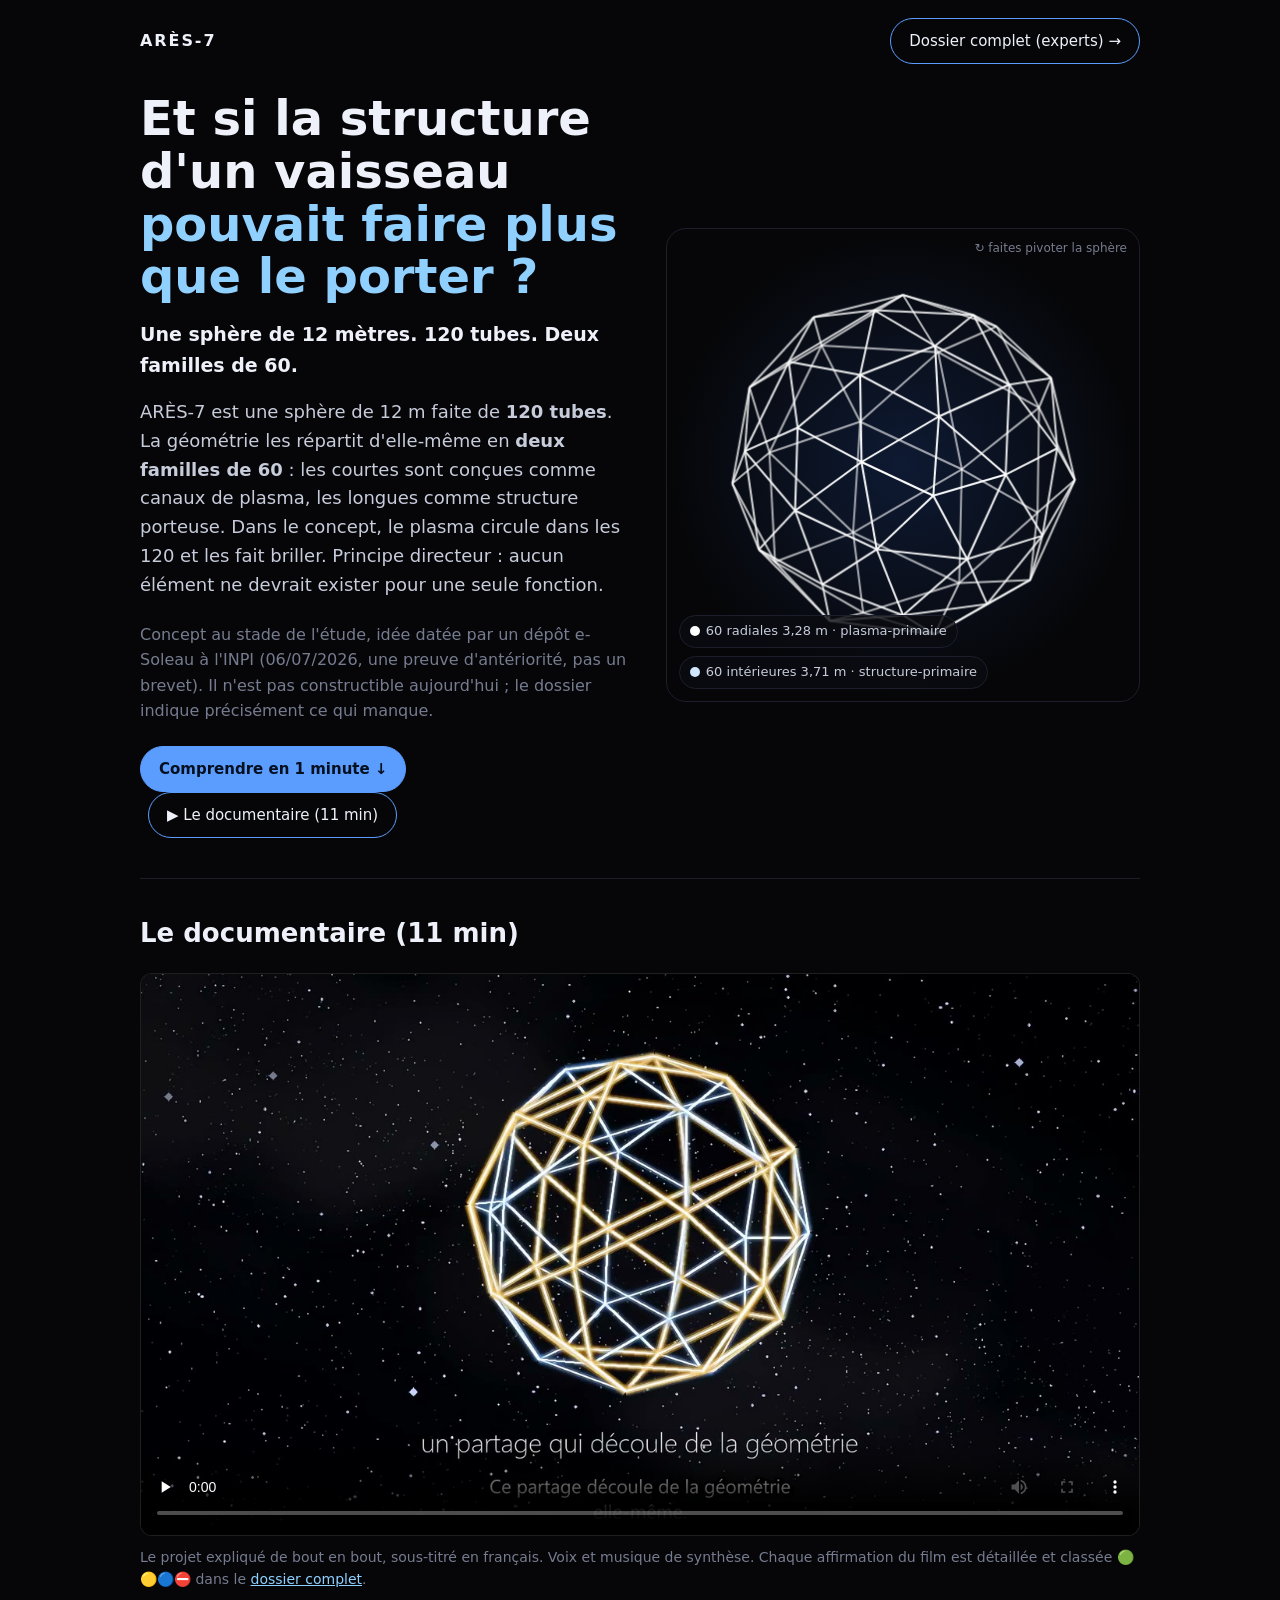
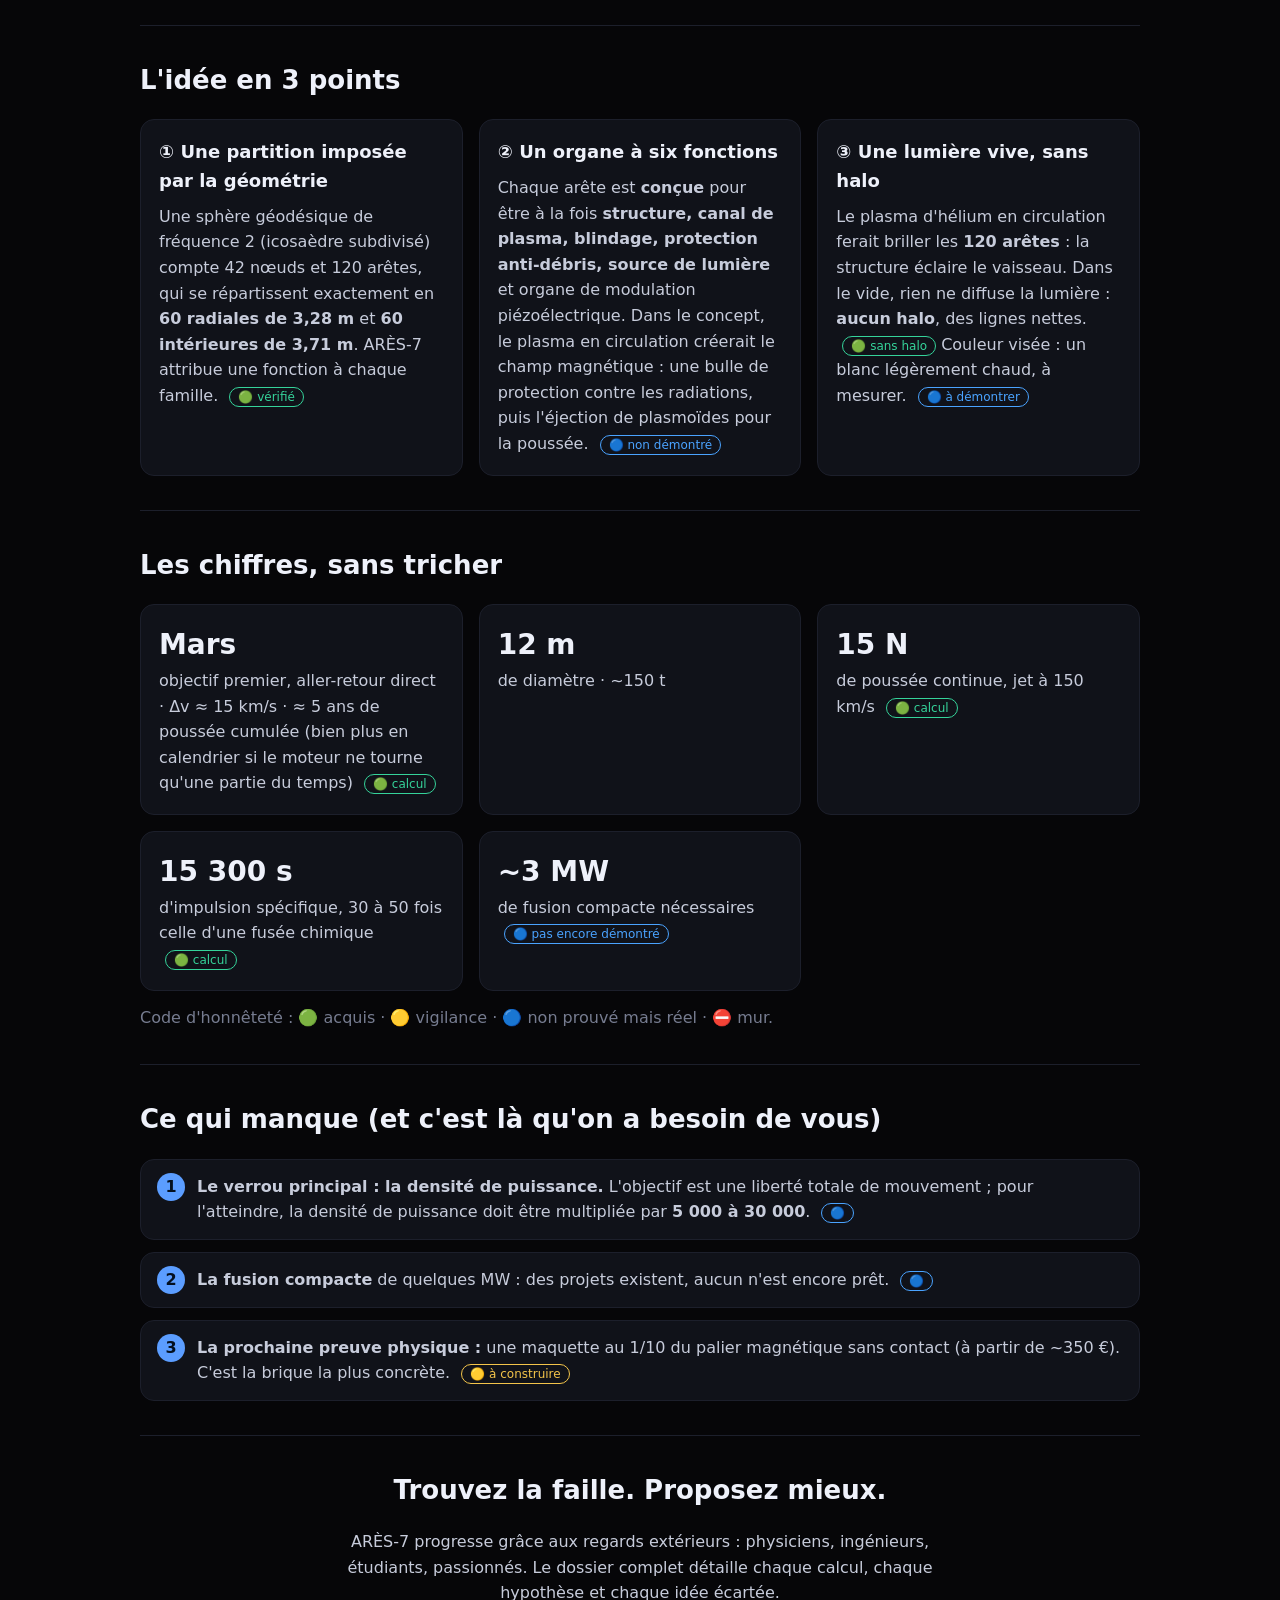
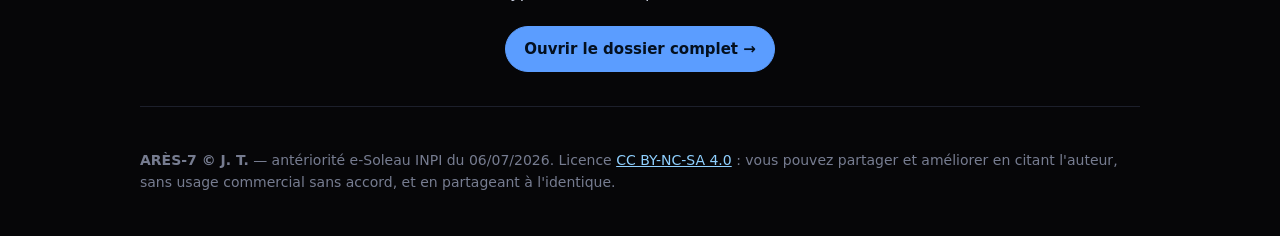
==== index.html @ e504e7dd "ARÈS-7 : dossier public, vues 3D, défis ouverts" ====
<!DOCTYPE html>
<html lang="fr">
<head>
<meta charset="UTF-8">
<meta name="viewport" content="width=device-width, initial-scale=1.0">
<title>ARÈS-7 — en 1 minute</title>
<meta name="description" content="ARÈS-7 : et si la structure d'un vaisseau pouvait faire plus que le porter ? Une sphère géodésique de 12 m, 120 tubes, deux familles de 60.">
<style>
:root{--bg:#060608;--card:#101219;--line:#1c1f2b;--text:#c7ccdb;--dim:#767c90;--bright:#eef1fa;--accent:#5b9dff;--accent2:#8fd0ff;--green:#35d39a;--yellow:#f3c44a;--blue:#4aa3ff;--wall:#ff5d77}
*{box-sizing:border-box}
body{margin:0;background:var(--bg);color:var(--text);font:16px/1.6 system-ui,-apple-system,"Segoe UI",Roboto,sans-serif}
a{color:var(--accent2)}
.wrap{max-width:1040px;margin:0 auto;padding-inline:20px}
header{display:flex;justify-content:space-between;align-items:center;padding-block:18px;gap:12px;flex-wrap:wrap}
.logo{font-weight:800;letter-spacing:.12em;color:var(--bright)}
.logo span{color:var(--dim);font-weight:400;letter-spacing:0;margin-left:8px;font-size:14px}
.btn{display:inline-block;padding:10px 18px;border-radius:999px;border:1px solid var(--accent);color:var(--bright);text-decoration:none;font-size:15px;background:transparent;cursor:pointer}
.btn.fill{background:var(--accent);color:#04101f;font-weight:700;border-color:var(--accent)}
.hero{display:grid;grid-template-columns:1.05fr 1fr;gap:28px;align-items:center;padding-block:10px 40px}
@media (max-width:820px){.hero{grid-template-columns:1fr}}
h1{font-size:clamp(30px,5vw,48px);line-height:1.1;color:var(--bright);margin:0 0 16px}
h1 em{font-style:normal;color:var(--accent2)}
.lead{font-size:18px;margin:0 0 22px}
.stage{position:relative;aspect-ratio:1;max-width:100%;border-radius:20px;background:radial-gradient(circle at 50% 50%,#0e1a33 0,#060608 70%);border:1px solid var(--line);touch-action:none;cursor:grab}
canvas{width:100%;height:100%;display:block}
.legend{position:absolute;left:12px;bottom:12px;display:flex;gap:8px;flex-wrap:wrap}
.chip{font-size:13px;padding:5px 10px;border-radius:999px;background:#0b0c11cc;border:1px solid var(--line);cursor:pointer;user-select:none}
.chip.off{opacity:.35}
.chip i{display:inline-block;width:10px;height:10px;border-radius:50%;margin-right:6px;vertical-align:-1px}
.hint{position:absolute;right:12px;top:10px;font-size:12px;color:var(--dim)}
section{padding-block:34px;border-top:1px solid var(--line)}
h2{color:var(--bright);font-size:26px;margin:0 0 18px}
.grid{display:grid;grid-template-columns:repeat(auto-fit,minmax(250px,1fr));gap:16px}
.card{background:var(--card);border:1px solid var(--line);border-radius:14px;padding:18px}
.card h3{margin:0 0 8px;color:var(--bright);font-size:18px}
.card p{margin:0}
.num{font-size:28px;font-weight:800;color:var(--bright)}
.tag{font-size:12px;padding:2px 8px;border-radius:999px;border:1px solid;margin-left:6px;white-space:nowrap}
.g{color:var(--green);border-color:var(--green)}.y{color:var(--yellow);border-color:var(--yellow)}.b{color:var(--blue);border-color:var(--blue)}
.steps{counter-reset:s;list-style:none;padding:0;margin:0;display:grid;gap:12px}
.steps li{background:var(--card);border:1px solid var(--line);border-radius:14px;padding:14px 16px 14px 56px;position:relative}
.steps li::before{counter-increment:s;content:counter(s);position:absolute;left:16px;top:13px;width:28px;height:28px;border-radius:50%;background:var(--accent);color:#04101f;font-weight:800;display:grid;place-items:center}
.cta{text-align:center}
.cta p{max-width:60ch;margin:0 auto 20px}
footer{padding-block:28px;color:var(--dim);font-size:14px;border-top:1px solid var(--line)}
</style>
</head>
<body>
<div class="wrap">
  <header>
    <div class="logo">ARÈS-7</div>
    <a class="btn" href="dossier.html">Dossier complet (experts) →</a>
  </header>

  <div class="hero">
    <div>
      <h1>Et si la structure d'un vaisseau <em>pouvait faire plus que le porter ?</em></h1>
      <p style="margin:0 0 18px;font-size:19px;color:var(--bright);font-weight:600">Une sphère de 12 mètres. 120 tubes. Deux familles de 60.</p>
      <p class="lead">ARÈS-7 est une sphère de 12 m faite de <strong>120 tubes</strong>. La géométrie les répartit d'elle-même en <strong>deux familles de 60</strong> : les courtes sont conçues comme canaux de plasma, les longues comme structure porteuse. Dans le concept, le plasma circule dans les 120 et les fait briller. Principe directeur : aucun élément ne devrait exister pour une seule fonction.</p>
      <p style="margin:0 0 22px;color:var(--dim)">Concept au stade de l'étude, idée datée par un dépôt e-Soleau à l'INPI (06/07/2026, une preuve d'antériorité, pas un brevet). Il n'est pas constructible aujourd'hui ; le dossier indique précisément ce qui manque.</p>
      <a class="btn fill" href="#idee">Comprendre en 1 minute ↓</a>
      <a class="btn" href="#documentaire" style="margin-left:8px">▶ Le documentaire (11 min)</a>
    </div>
    <div class="stage" id="stage">
      <canvas id="c"></canvas>
      <div class="hint">↻ faites pivoter la sphère</div>
      <div class="legend">
        <span class="chip" data-k="p"><i style="background:#fff"></i>60 radiales 3,28 m · plasma-primaire</span>
        <span class="chip" data-k="s"><i style="background:#cfe6ff"></i>60 intérieures 3,71 m · structure-primaire</span>
      </div>
    </div>
  </div>

  <section id="documentaire">
    <h2>Le documentaire (11 min)</h2>
    <video controls preload="none" playsinline poster="assets/video/ares7-documentaire-affiche.jpg" style="width:100%;display:block;border-radius:12px;border:1px solid rgba(255,255,255,.12);background:#000">
      <source src="assets/video/ares7-documentaire-web.mp4" type="video/mp4">
      Votre navigateur ne lit pas la vidéo : <a href="assets/video/ares7-documentaire-web.mp4">la télécharger</a>.
    </video>
    <p style="margin:10px 0 0;color:var(--dim);font-size:14px">Le projet expliqué de bout en bout, sous-titré en français. Voix et musique de synthèse. Chaque affirmation du film est détaillée et classée 🟢🟡🔵⛔ dans le <a href="dossier.html">dossier complet</a>.</p>
  </section>

  <section id="idee">
    <h2>L'idée en 3 points</h2>
    <div class="grid">
      <div class="card"><h3>① Une partition imposée par la géométrie</h3><p>Une sphère géodésique de fréquence 2 (icosaèdre subdivisé) compte 42 nœuds et 120 arêtes, qui se répartissent exactement en <strong>60 radiales de 3,28 m</strong> et <strong>60 intérieures de 3,71 m</strong>. ARÈS-7 attribue une fonction à chaque famille. <span class="tag g">🟢 vérifié</span></p></div>
      <div class="card"><h3>② Un organe à six fonctions</h3><p>Chaque arête est <strong>conçue</strong> pour être à la fois <strong>structure, canal de plasma, blindage, protection anti-débris, source de lumière</strong> et organe de modulation piézoélectrique. Dans le concept, le plasma en circulation créerait le champ magnétique : une bulle de protection contre les radiations, puis l'éjection de plasmoïdes pour la poussée. <span class="tag b">🔵 non démontré</span></p></div>
      <div class="card"><h3>③ Une lumière vive, sans halo</h3><p>Le plasma d'hélium en circulation ferait briller les <strong>120 arêtes</strong> : la structure éclaire le vaisseau. Dans le vide, rien ne diffuse la lumière : <strong>aucun halo</strong>, des lignes nettes. <span class="tag g">🟢 sans halo</span> Couleur visée : un blanc légèrement chaud, à mesurer. <span class="tag b">🔵 à démontrer</span></p></div>
    </div>
  </section>

  <section>
    <h2>Les chiffres, sans tricher</h2>
    <div class="grid">
      <div class="card"><div class="num">Mars</div><p>objectif premier, aller-retour direct · Δv ≈ 15 km/s · ≈ 5 ans de poussée cumulée (bien plus en calendrier si le moteur ne tourne qu'une partie du temps) <span class="tag g">🟢 calcul</span></p></div>
      <div class="card"><div class="num">12 m</div><p>de diamètre · ~150 t</p></div>
      <div class="card"><div class="num">15 N</div><p>de poussée continue, jet à 150 km/s <span class="tag g">🟢 calcul</span></p></div>
      <div class="card"><div class="num">15 300 s</div><p>d'impulsion spécifique, 30 à 50 fois celle d'une fusée chimique <span class="tag g">🟢 calcul</span></p></div>
      <div class="card"><div class="num">~3 MW</div><p>de fusion compacte nécessaires <span class="tag b">🔵 pas encore démontré</span></p></div>
    </div>
    <p style="color:var(--dim);margin:14px 0 0">Code d'honnêteté : 🟢 acquis · 🟡 vigilance · 🔵 non prouvé mais réel · ⛔ mur.</p>
  </section>

  <section>
    <h2>Ce qui manque (et c'est là qu'on a besoin de vous)</h2>
    <ol class="steps">
      <li><strong>Le verrou principal : la densité de puissance.</strong> L'objectif est une liberté totale de mouvement ; pour l'atteindre, la densité de puissance doit être multipliée par <strong>5 000 à 30 000</strong>. <span class="tag b">🔵</span></li>
      <li><strong>La fusion compacte</strong> de quelques MW : des projets existent, aucun n'est encore prêt. <span class="tag b">🔵</span></li>
      <li><strong>La prochaine preuve physique :</strong> une maquette au 1/10 du palier magnétique sans contact (à partir de ~350 €). C'est la brique la plus concrète. <span class="tag y">🟡 à construire</span></li>
    </ol>
  </section>

  <section class="cta">
    <h2>Trouvez la faille. Proposez mieux.</h2>
    <p>ARÈS-7 progresse grâce aux regards extérieurs : physiciens, ingénieurs, étudiants, passionnés. Le dossier complet détaille chaque calcul, chaque hypothèse et chaque idée écartée.</p>
    <a class="btn fill" href="dossier.html">Ouvrir le dossier complet →</a>
  </section>

  <footer>
    <p><strong>ARÈS-7 © J. T.</strong> — antériorité e-Soleau INPI du 06/07/2026. Licence <a href="https://creativecommons.org/licenses/by-nc-sa/4.0/deed.fr">CC BY-NC-SA 4.0</a> : vous pouvez partager et améliorer en citant l'auteur, sans usage commercial sans accord, et en partageant à l'identique.</p>
  </footer>
</div>

<script>
(() => {
  // --- géodésique f2 : icosaèdre subdivisé, 42 nœuds / 120 arêtes ---
  const t = (1 + Math.sqrt(5)) / 2;
  let V = [[-1,t,0],[1,t,0],[-1,-t,0],[1,-t,0],[0,-1,t],[0,1,t],[0,-1,-t],[0,1,-t],[t,0,-1],[t,0,1],[-t,0,-1],[-t,0,1]];
  const F = [[0,11,5],[0,5,1],[0,1,7],[0,7,10],[0,10,11],[1,5,9],[5,11,4],[11,10,2],[10,7,6],[7,1,8],[3,9,4],[3,4,2],[3,2,6],[3,6,8],[3,8,9],[4,9,5],[2,4,11],[6,2,10],[8,6,7],[9,8,1]];
  const norm = p => { const l = Math.hypot(...p); return p.map(x => x / l); };
  V = V.map(norm);
  const mids = {}, mid = (a, b) => { const k = a < b ? a + '-' + b : b + '-' + a;
    if (mids[k] === undefined) { mids[k] = V.length; V.push(norm(V[a].map((x, i) => (x + V[b][i]) / 2))); } return mids[k]; };
  const E = new Map(), add = (a, b) => { const k = a < b ? a + '-' + b : b + '-' + a; if (!E.has(k)) E.set(k, [a, b]); };
  F.forEach(([a, b, c]) => { const ab = mid(a, b), bc = mid(b, c), ca = mid(c, a);
    [[a,ab],[ab,b],[b,bc],[bc,c],[c,ca],[ca,a],[ab,bc],[bc,ca],[ca,ab]].forEach(e => add(...e)); });
  const edges = [...E.values()].map(([a, b]) => ({ a, b, plasma: a < 12 || b < 12, ph: Math.random() }));
  window.ARES_CHECK = { noeuds: V.length, aretes: edges.length, plasma: edges.filter(e => e.plasma).length };

  // --- rendu ---
  const cv = document.getElementById('c'), ctx = cv.getContext('2d'), stage = document.getElementById('stage');
  const show = { p: true, s: true };
  let rx = 0.35, ry = 0, vy = 0.004, drag = null;
  const fit = () => { const d = devicePixelRatio || 1, r = stage.getBoundingClientRect(); cv.width = r.width * d; cv.height = r.height * d; };
  addEventListener('resize', fit); fit();
  stage.addEventListener('pointerdown', e => { drag = [e.clientX, e.clientY]; stage.setPointerCapture(e.pointerId); stage.style.cursor = 'grabbing'; });
  stage.addEventListener('pointermove', e => { if (!drag) return; vy = (e.clientX - drag[0]) * 0.0006; ry += (e.clientX - drag[0]) * 0.01; rx += (e.clientY - drag[1]) * 0.01; drag = [e.clientX, e.clientY]; });
  stage.addEventListener('pointerup', () => { drag = null; stage.style.cursor = 'grab'; });
  document.querySelectorAll('.chip').forEach(c => c.addEventListener('click', () => { show[c.dataset.k] = !show[c.dataset.k]; c.classList.toggle('off'); }));
  const reduce = matchMedia('(prefers-reduced-motion: reduce)').matches;

  function proj(p) {
    let [x, y, z] = p, c = Math.cos(ry), s = Math.sin(ry);
    [x, z] = [x * c + z * s, -x * s + z * c]; c = Math.cos(rx); s = Math.sin(rx);
    [y, z] = [y * c - z * s, y * s + z * c];
    const W = cv.width, k = W * 0.36 / (1 + z * 0.18);
    return [W / 2 + x * k, cv.height / 2 + y * k, z];
  }
  function frame(tm) {
    if (!drag && !reduce) ry += vy;
    const W = cv.width; ctx.clearRect(0, 0, W, cv.height);
    const P = V.map(proj), time = tm / 1000;
    edges.map(e => ({ e, z: (P[e.a][2] + P[e.b][2]) / 2 })).sort((u, v) => u.z - v.z).forEach(({ e, z }) => {
      if (e.plasma ? !show.p : !show.s) return;
      const A = P[e.a], B = P[e.b], front = (z + 1) / 2, al = 0.18 + 0.82 * front;
      ctx.beginPath(); ctx.moveTo(A[0], A[1]); ctx.lineTo(B[0], B[1]);
      // les 120 arêtes portent le plasma et émettent une lumière blanche uniforme
      ctx.strokeStyle = `rgba(255,255,255,${0.5 + 0.5 * al})`; ctx.lineWidth = W * 0.0042;   // néon : cœur blanc constant
      ctx.stroke();   // pas de halo : dans le vide rien ne diffuse la lumière (lignes nettes)
    });
    // aucun point sur la sphère : seules les arêtes brillent
    requestAnimationFrame(frame);
  }
  requestAnimationFrame(frame);
})();
</script>
</body>
</html>
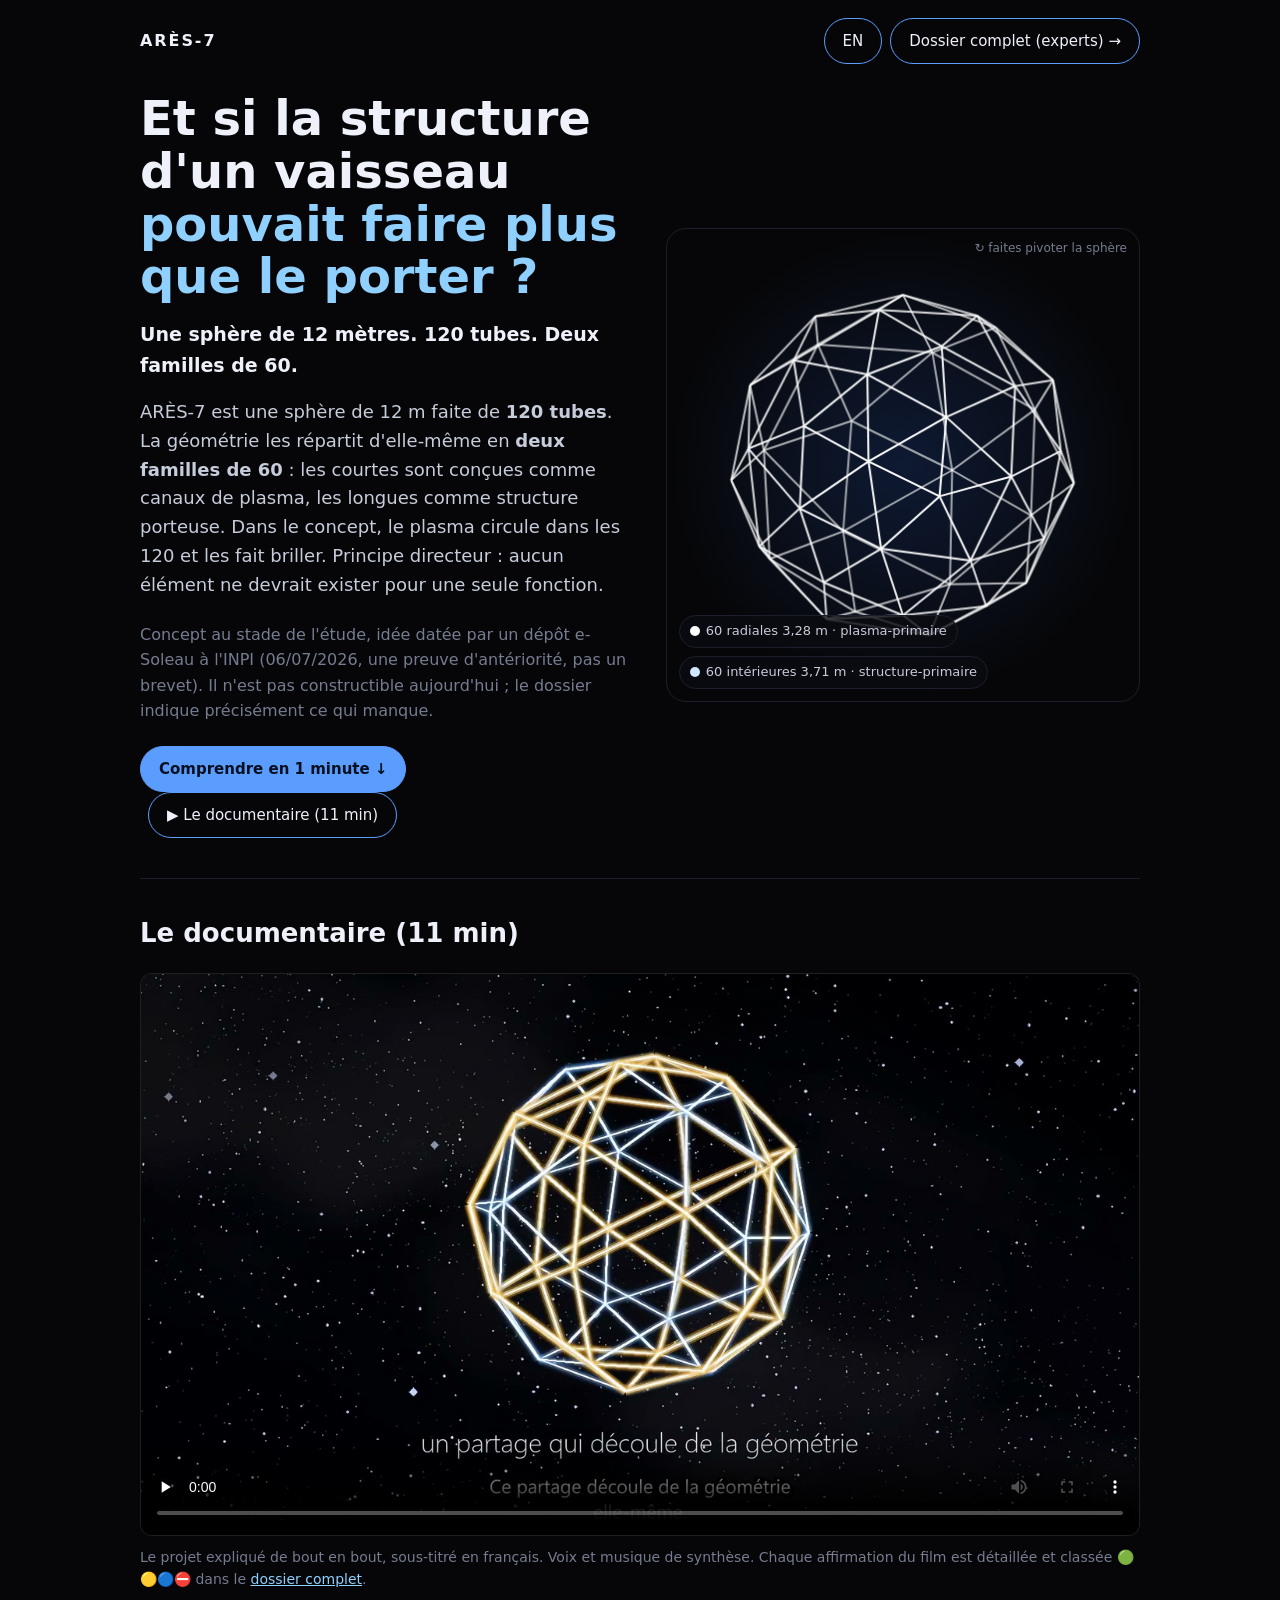
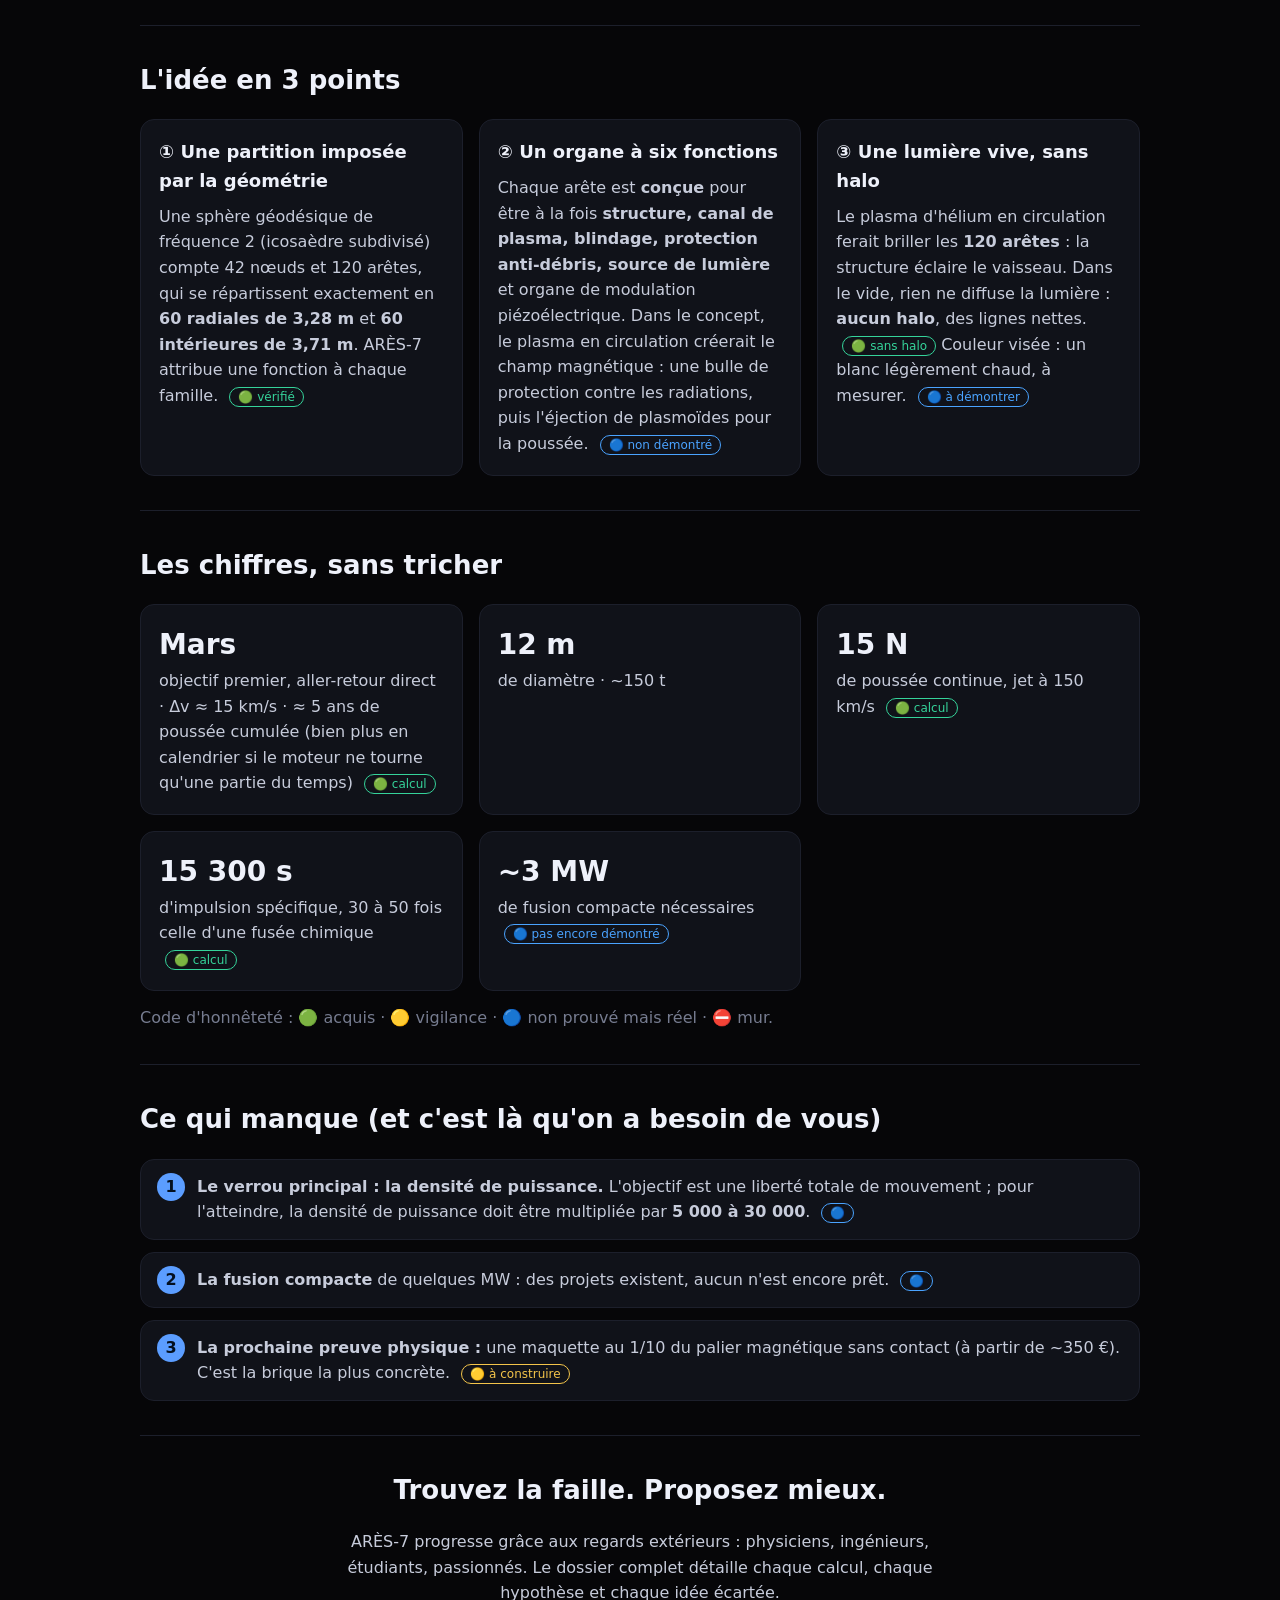
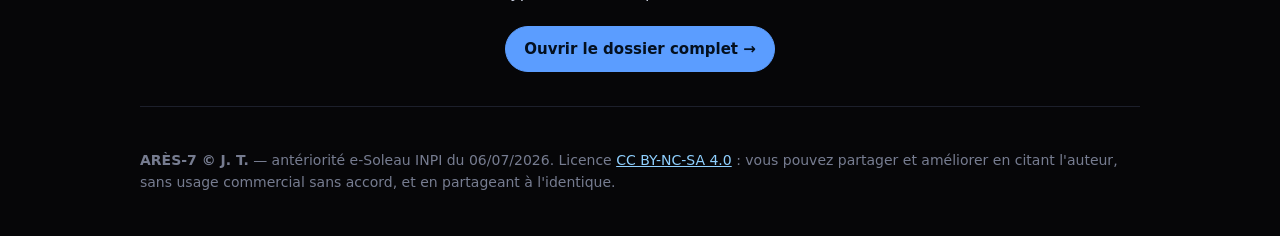
==== commit 4abf2a34: "Accueil en anglais + bouton FR/EN" ====
--- a/index.html
+++ b/index.html
@@ -5,6 +5,8 @@
 <meta name="viewport" content="width=device-width, initial-scale=1.0">
 <title>ARÈS-7 — en 1 minute</title>
 <meta name="description" content="ARÈS-7 : et si la structure d'un vaisseau pouvait faire plus que le porter ? Une sphère géodésique de 12 m, 120 tubes, deux familles de 60.">
+<link rel="alternate" hreflang="fr" href="https://ares7-projet.netlify.app/">
+<link rel="alternate" hreflang="en" href="https://ares7-projet.netlify.app/en.html">
 <style>
 :root{--bg:#060608;--card:#101219;--line:#1c1f2b;--text:#c7ccdb;--dim:#767c90;--bright:#eef1fa;--accent:#5b9dff;--accent2:#8fd0ff;--green:#35d39a;--yellow:#f3c44a;--blue:#4aa3ff;--wall:#ff5d77}
 *{box-sizing:border-box}
@@ -49,7 +51,7 @@
 <div class="wrap">
   <header>
     <div class="logo">ARÈS-7</div>
-    <a class="btn" href="dossier.html">Dossier complet (experts) →</a>
+    <nav style="display:flex;gap:8px;flex-wrap:wrap"><a class="btn" href="en.html" lang="en" hreflang="en">EN</a><a class="btn" href="dossier.html">Dossier complet (experts) →</a></nav>
   </header>
 
   <div class="hero">
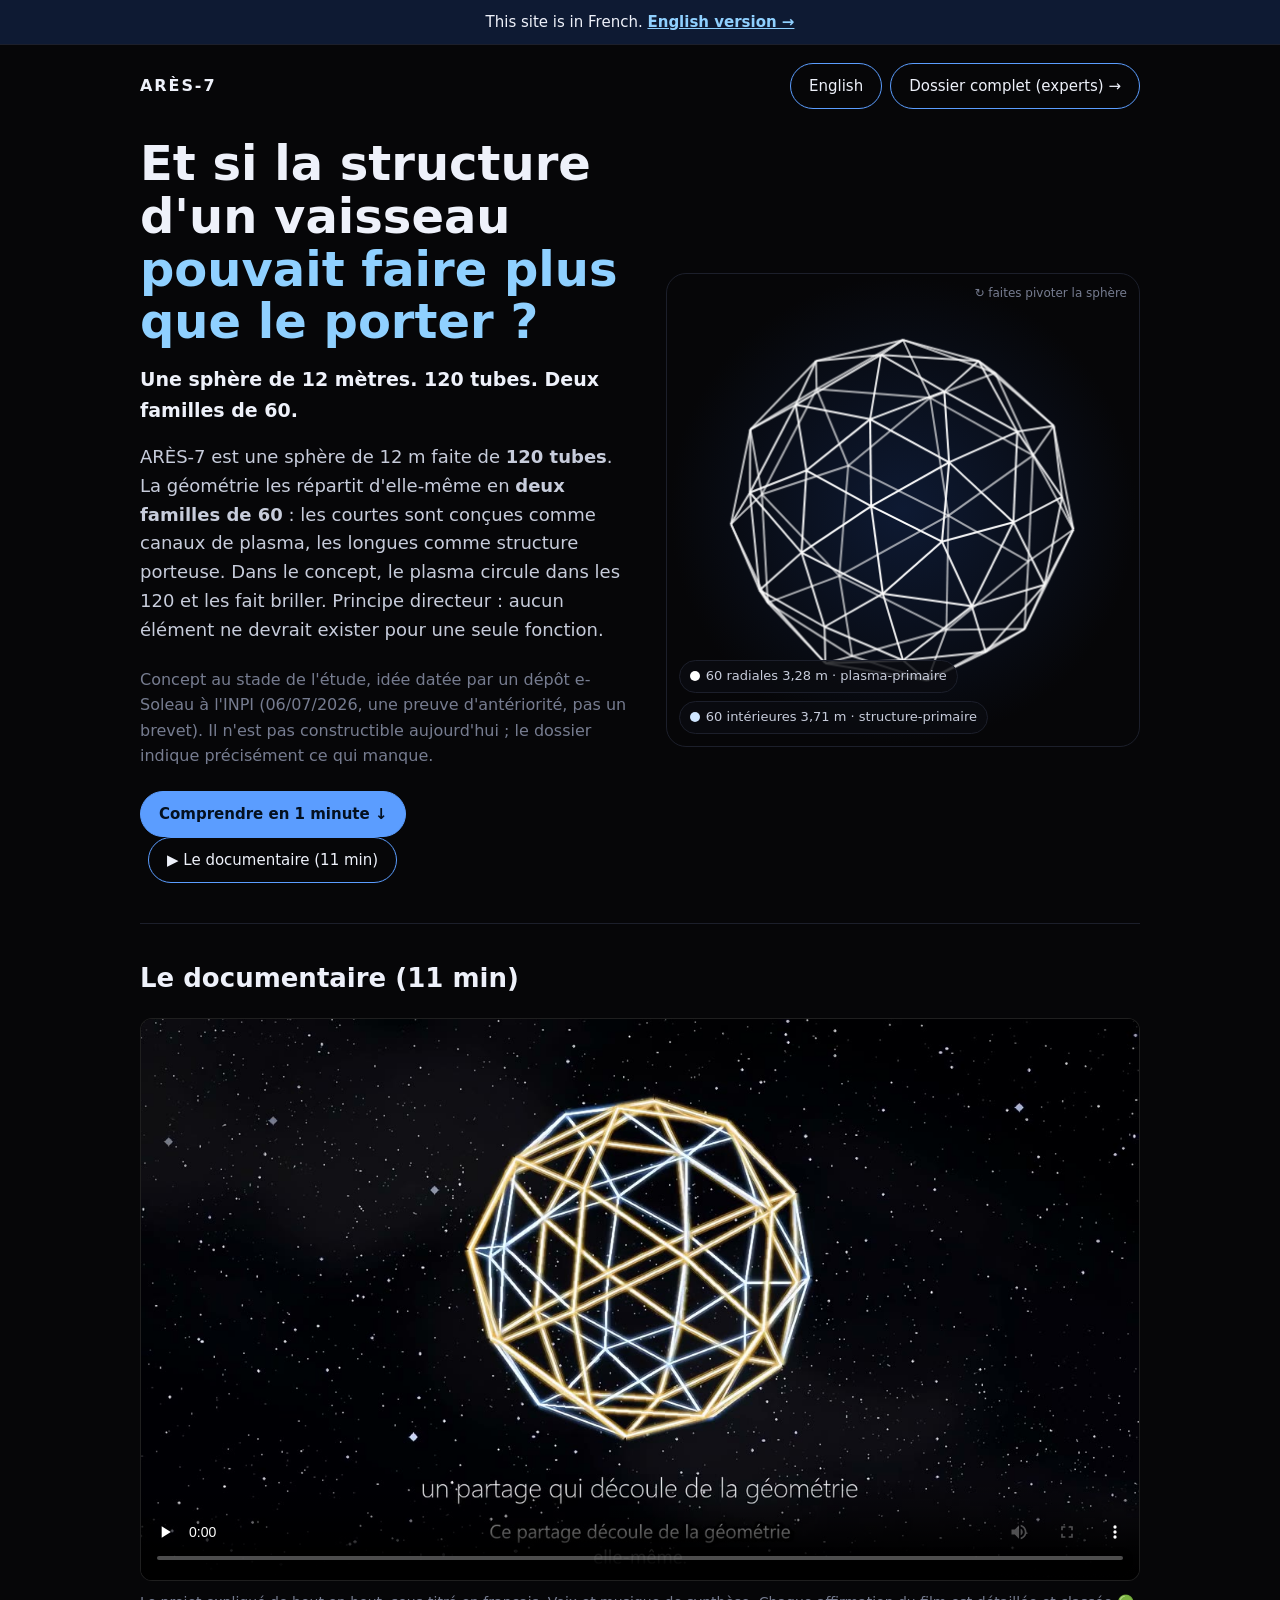
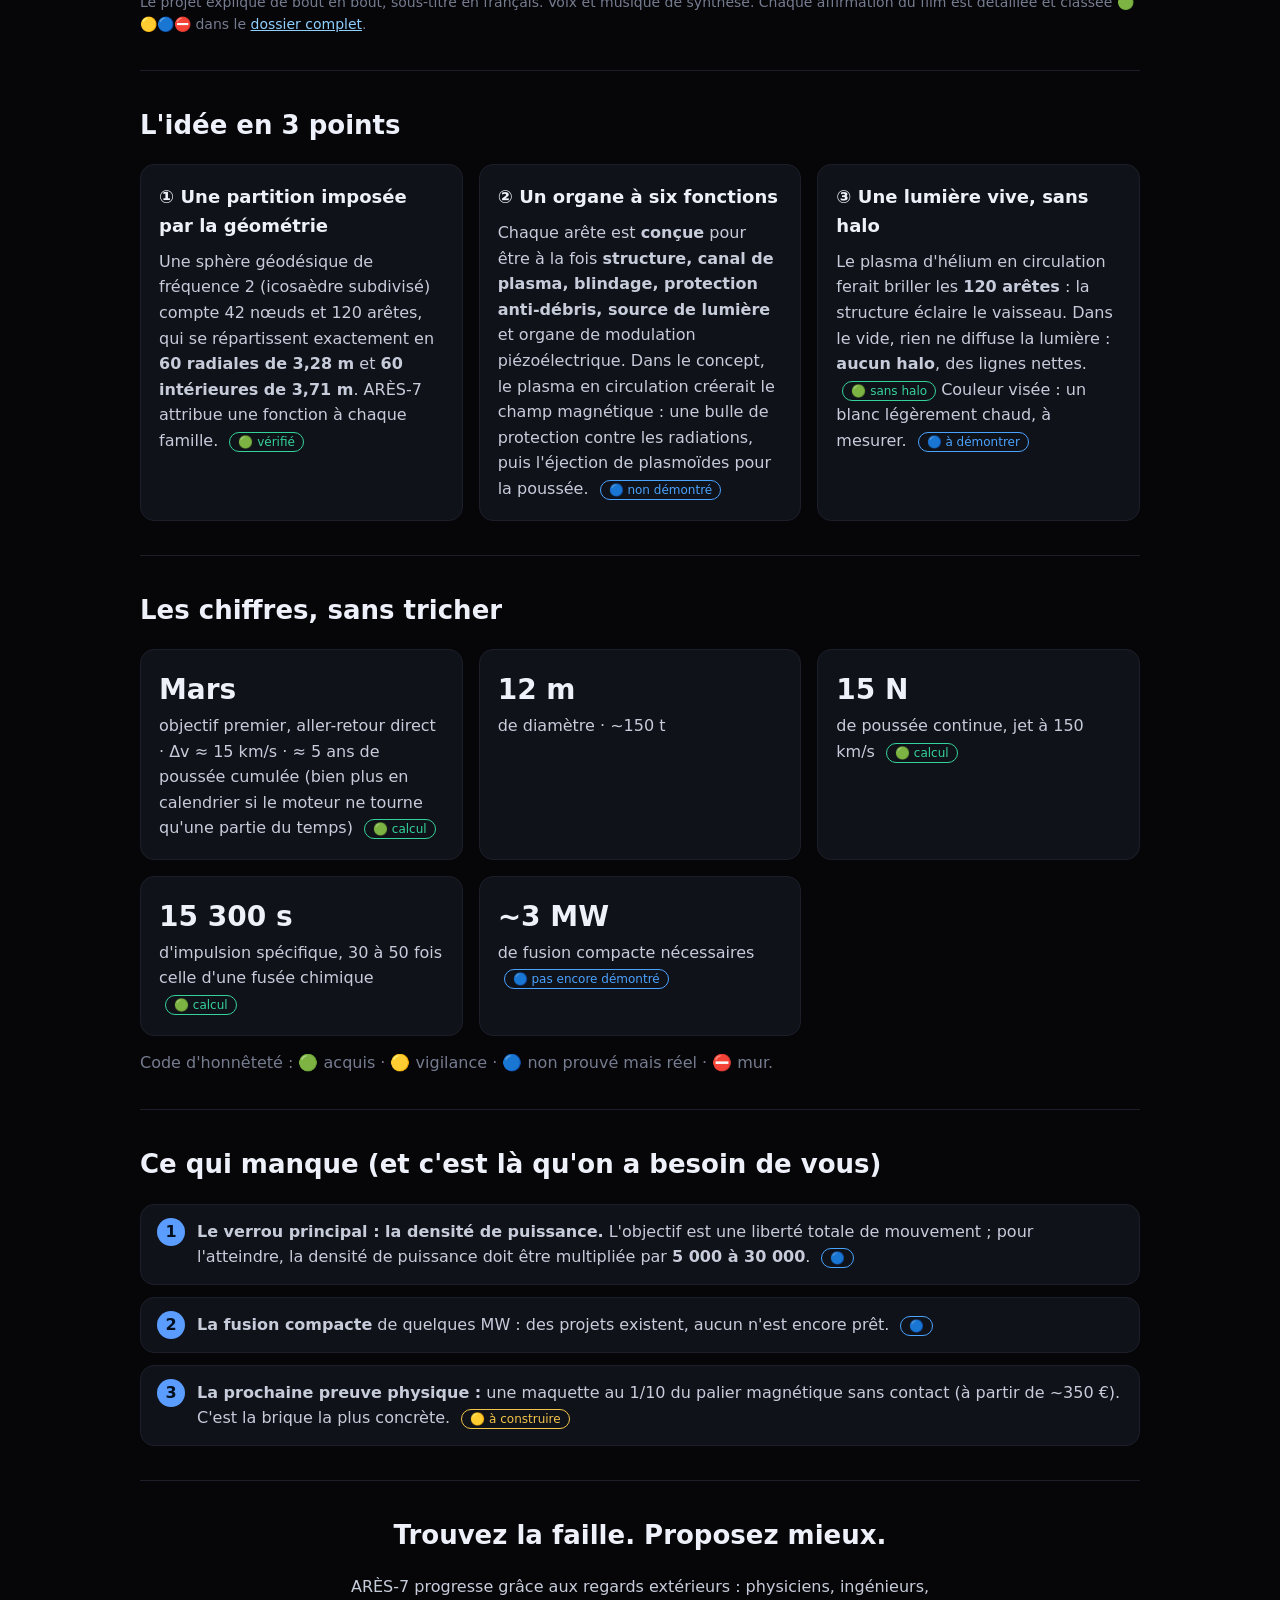
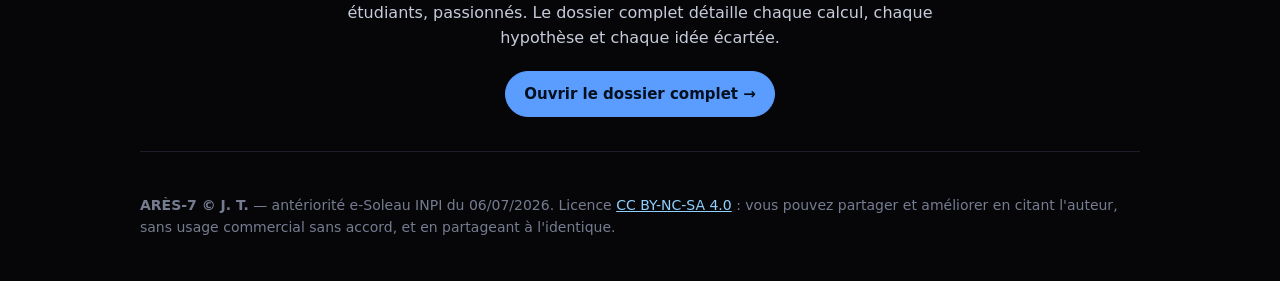
==== commit 7cfd23cf: "Bouton English + bandeau pour les visiteurs non francophones" ====
--- a/index.html
+++ b/index.html
@@ -48,10 +48,12 @@
 </style>
 </head>
 <body>
+<div id="enbar" lang="en" hidden style="background:#0e1a33;border-bottom:1px solid var(--line);text-align:center;padding:10px 16px;font-size:15px;color:var(--bright)">This site is in French. <a href="en.html" style="font-weight:700">English version →</a></div>
+<script>try{ if(!/^fr\b/i.test(navigator.language||'')) document.getElementById('enbar').hidden=false; }catch(e){}</script>
 <div class="wrap">
   <header>
     <div class="logo">ARÈS-7</div>
-    <nav style="display:flex;gap:8px;flex-wrap:wrap"><a class="btn" href="en.html" lang="en" hreflang="en">EN</a><a class="btn" href="dossier.html">Dossier complet (experts) →</a></nav>
+    <nav style="display:flex;gap:8px;flex-wrap:wrap"><a class="btn" href="en.html" lang="en" hreflang="en">English</a><a class="btn" href="dossier.html">Dossier complet (experts) →</a></nav>
   </header>
 
   <div class="hero">
